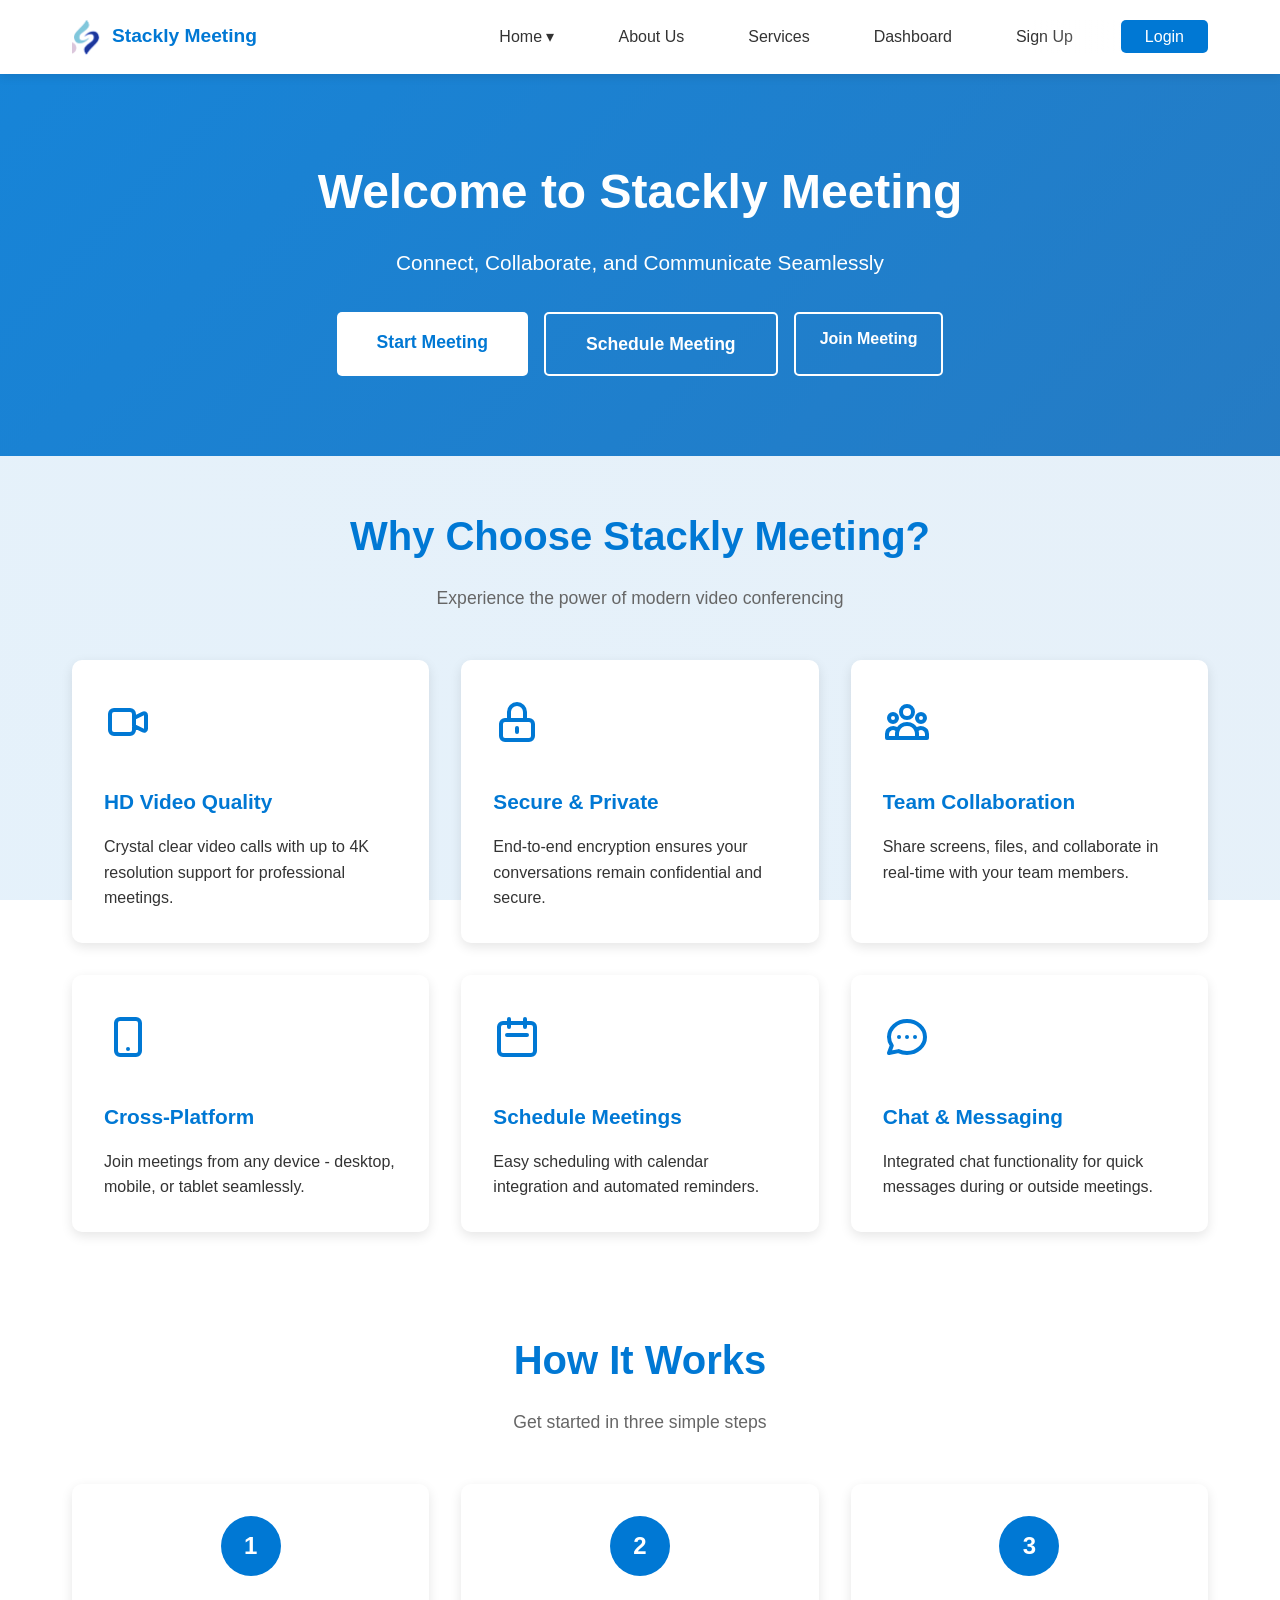
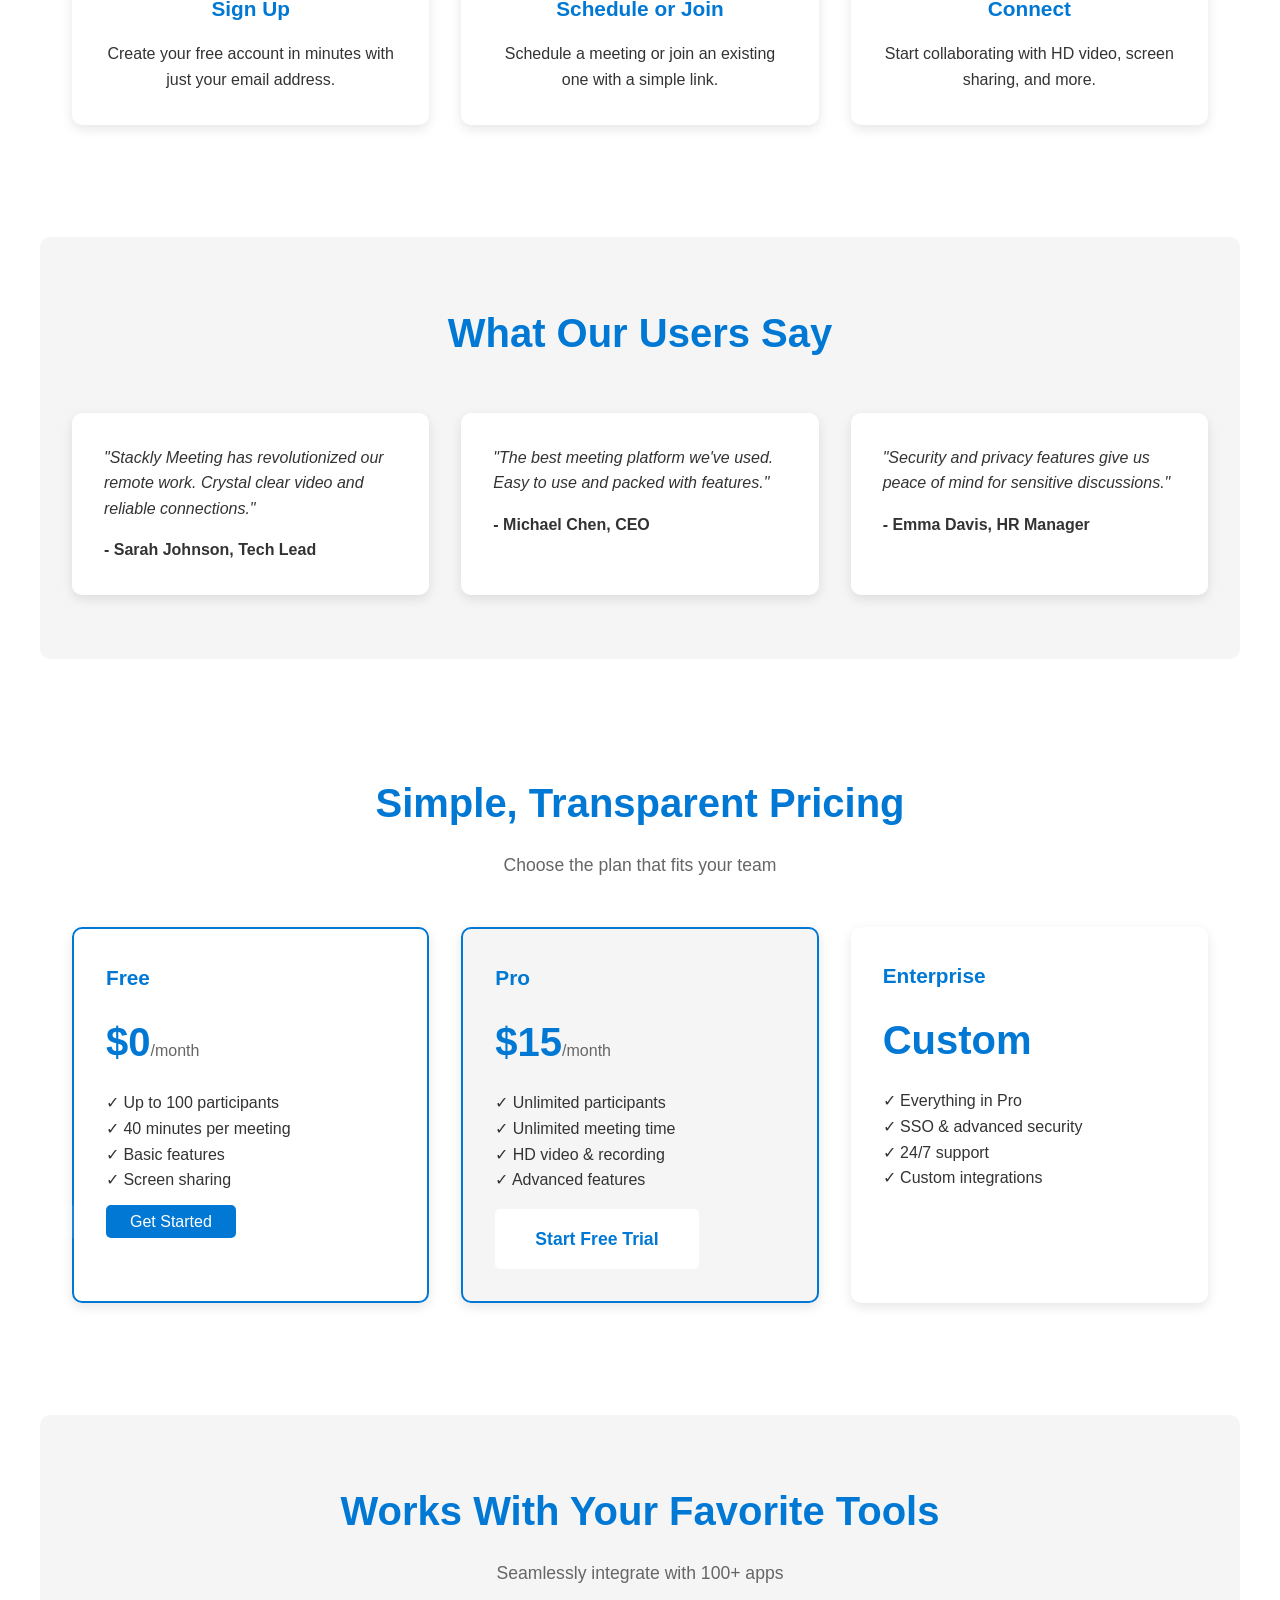
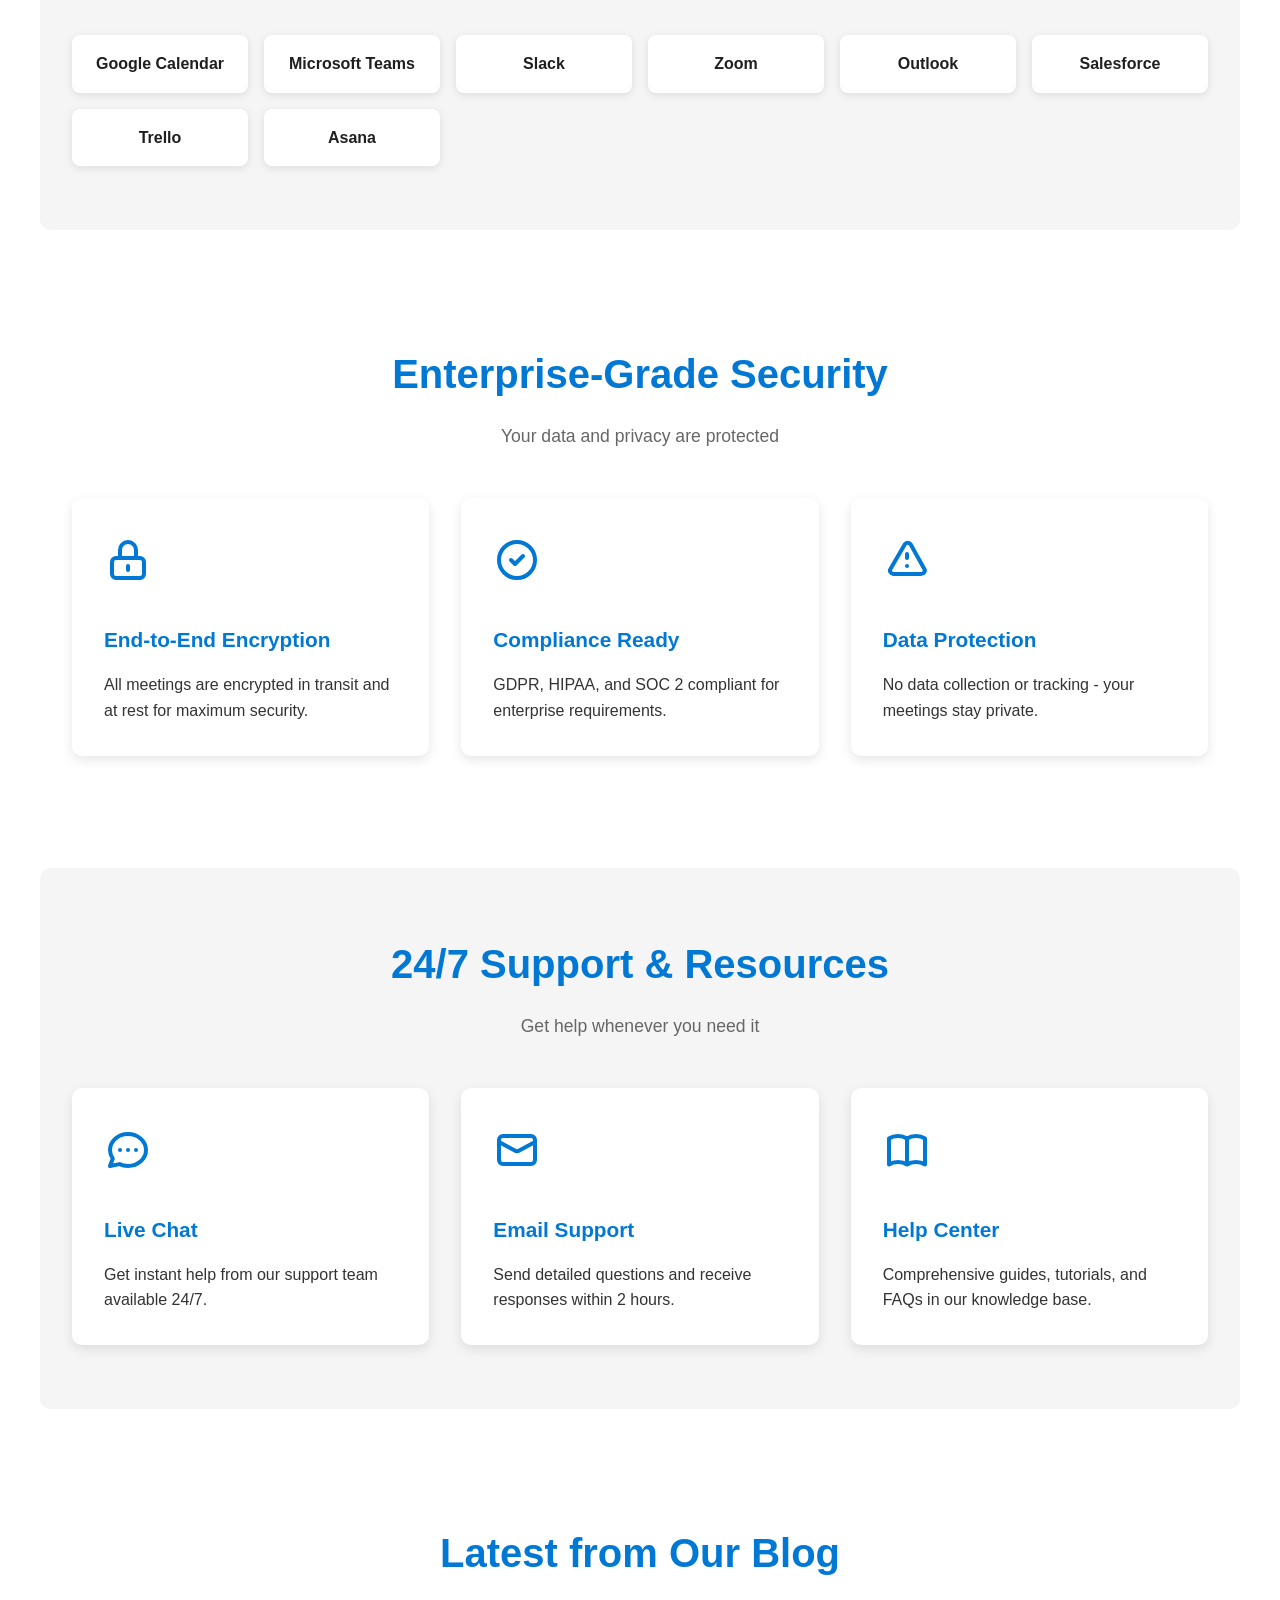
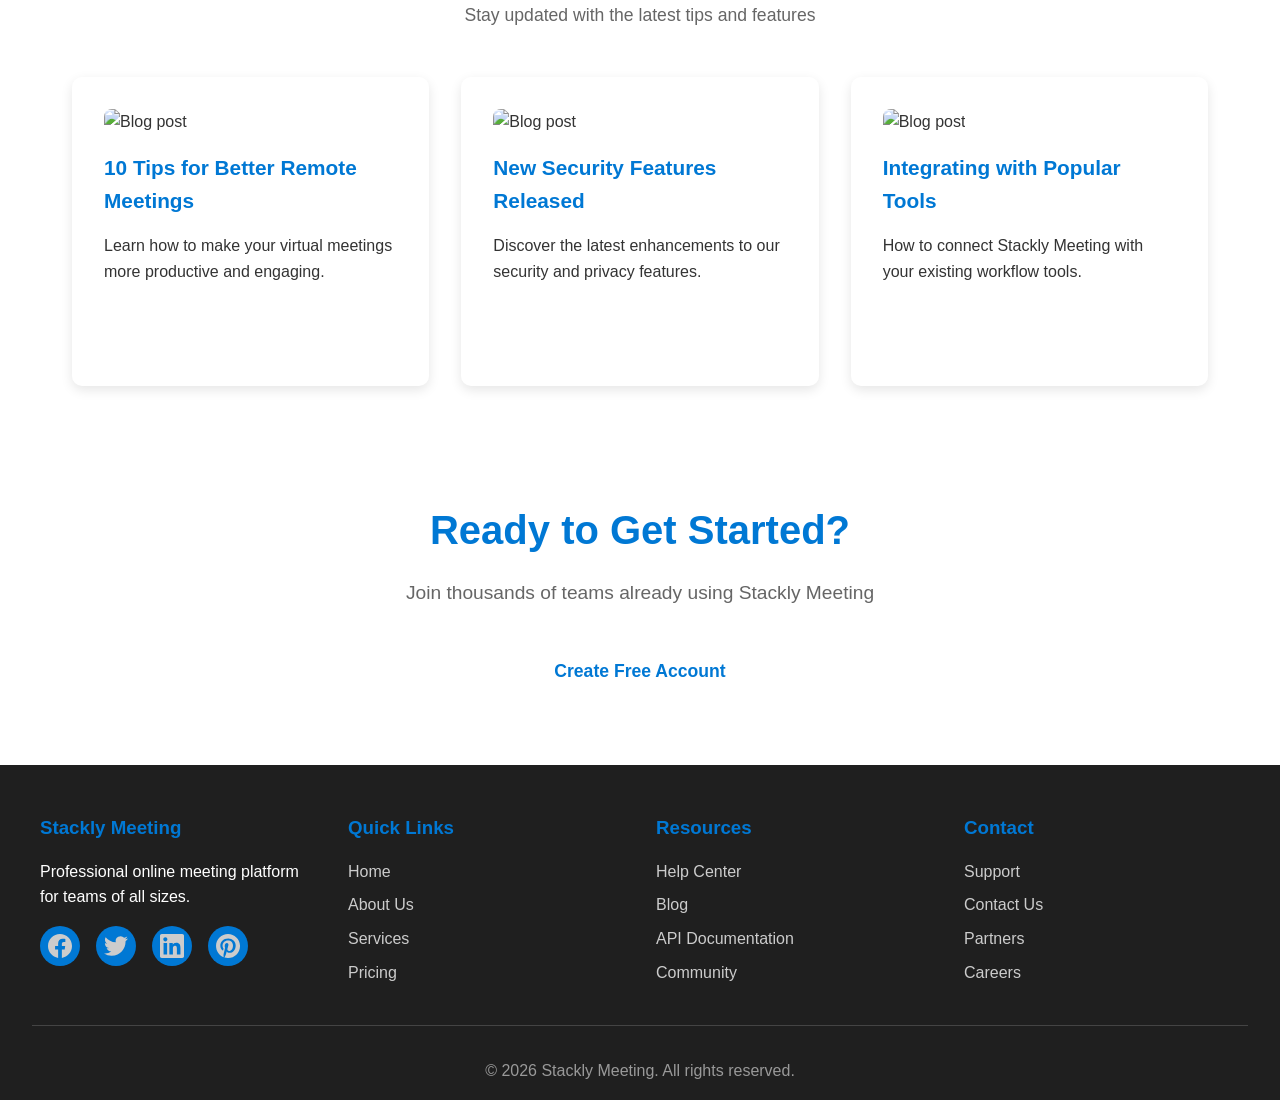
==== index.html @ fe95e0ff "initial commit" ====
<!DOCTYPE html>
<html lang="en">
<head>
    <meta charset="UTF-8">
    <meta name="viewport" content="width=device-width, initial-scale=1.0">
    <title>Stackly Meeting - Professional Online Meetings</title>
    <link rel="stylesheet" href="css/style.css">
</head>
<body>
    <!-- Navigation -->
    <nav>
        <div class="nav-container">
            <div class="logo-container">
                <img src="images/logo.webp" class="logo-img">
                <a href="index.html" class="logo">Stackly Meeting</a>
            </div>
            <button class="hamburger" aria-label="Toggle navigation menu">
                <span class="hamburger-line"></span>
                <span class="hamburger-line"></span>
                <span class="hamburger-line"></span>
            </button>
            <ul class="nav-menu">
                <li class="nav-item dropdown">
                    <div class="nav-link dropdown-toggle">
                        Home ▾
                    </div>
                    <ul class="dropdown-menu">
                        <li><a href="index.html">Home</a></li>
                        <li><a href="home2.html">Home2</a></li>
                    </ul>
                </li>
                <li class="nav-item">
                    <a href="about.html" class="nav-link">About Us</a>
                </li>
                <li class="nav-item">
                    <a href="services.html" class="nav-link">Services</a>
                </li>
                <li class="nav-item">
                    <a href="dashboard.html" class="nav-link">Dashboard</a>
                </li>
                <li class="nav-item">
                    <a href="signup.html" class="nav-link">Sign Up</a>
                </li>
                <li class="nav-item">
                    <a href="login.html" class="btn-primary">Login</a>
                </li>
            </ul>
        </div>
    </nav>

    <!-- Main Content -->
    <main>
        <!-- Hero Section -->
        <section class="hero" style="background: linear-gradient(135deg, rgba(0,120,212,0.9), rgba(16,110,190,0.9)), url('https://images.unsplash.com/photo-1552664730-d307ca884978?w=1200&h=600&fit=crop&crop=center'); background-size: cover; background-position: center;">
            <div class="hero-content">
                <h1>Welcome to Stackly Meeting</h1>
                <p>Connect, Collaborate, and Communicate Seamlessly</p>
                <div class="hero-buttons">
                    <a href="404.html" class="btn-large">Start Meeting</a>
                    <a href="404.html" class="btn-secondary">Schedule Meeting</a>
                    <a href="404.html" class="btn-outline">Join Meeting</a>
                </div>
            </div>
        </section>

        <!-- Features Section -->
        <div class="container">
            <h2 style="text-align: center; margin-bottom: 1rem; font-size: 2.5rem; color: var(--primary-color);">Why Choose Stackly Meeting?</h2>
            <p style="text-align: center; color: #666; margin-bottom: 3rem; font-size: 1.1rem;">Experience the power of modern video conferencing</p>
            
            <div class="features-grid">
                <div class="feature-card">
                    <div class="feature-icon">
                        <svg width="48" height="48" viewBox="0 0 24 24" fill="none" xmlns="http://www.w3.org/2000/svg">
                            <path d="M15 10l4.553-2.276A1 1 0 0121 8.618v6.764a1 1 0 01-1.447.894L15 14M5 18h8a2 2 0 002-2V8a2 2 0 00-2-2H5a2 2 0 00-2 2v8a2 2 0 002 2z" stroke="currentColor" stroke-width="2" stroke-linecap="round" stroke-linejoin="round"/>
                        </svg>
                    </div>
                    <h3>HD Video Quality</h3>
                    <p>Crystal clear video calls with up to 4K resolution support for professional meetings.</p>
                </div>
                <div class="feature-card">
                    <div class="feature-icon">
                        <svg width="48" height="48" viewBox="0 0 24 24" fill="none" xmlns="http://www.w3.org/2000/svg">
                            <path d="M12 15v2m-6 4h12a2 2 0 002-2v-6a2 2 0 00-2-2H6a2 2 0 00-2 2v6a2 2 0 002 2zm10-10V7a4 4 0 00-8 0v4h8z" stroke="currentColor" stroke-width="2" stroke-linecap="round" stroke-linejoin="round"/>
                        </svg>
                    </div>
                    <h3>Secure & Private</h3>
                    <p>End-to-end encryption ensures your conversations remain confidential and secure.</p>
                </div>
                <div class="feature-card">
                    <div class="feature-icon">
                        <svg width="48" height="48" viewBox="0 0 24 24" fill="none" xmlns="http://www.w3.org/2000/svg">
                            <path d="M17 20h5v-2a3 3 0 00-5.356-1.857M17 20H7m10 0v-2c0-.656-.126-1.283-.356-1.857M7 20H2v-2a3 3 0 015.356-1.857M7 20v-2c0-.656.126-1.283.356-1.857m0 0a5.002 5.002 0 019.288 0M15 7a3 3 0 11-6 0 3 3 0 016 0zm6 3a2 2 0 11-4 0 2 2 0 014 0zM7 10a2 2 0 11-4 0 2 2 0 014 0z" stroke="currentColor" stroke-width="2" stroke-linecap="round" stroke-linejoin="round"/>
                        </svg>
                    </div>
                    <h3>Team Collaboration</h3>
                    <p>Share screens, files, and collaborate in real-time with your team members.</p>
                </div>
                <div class="feature-card">
                    <div class="feature-icon">
                        <svg width="48" height="48" viewBox="0 0 24 24" fill="none" xmlns="http://www.w3.org/2000/svg">
                            <path d="M12 18h.01M8 21h8a2 2 0 002-2V5a2 2 0 00-2-2H8a2 2 0 00-2 2v14a2 2 0 002 2z" stroke="currentColor" stroke-width="2" stroke-linecap="round" stroke-linejoin="round"/>
                        </svg>
                    </div>
                    <h3>Cross-Platform</h3>
                    <p>Join meetings from any device - desktop, mobile, or tablet seamlessly.</p>
                </div>
                <div class="feature-card">
                    <div class="feature-icon">
                        <svg width="48" height="48" viewBox="0 0 24 24" fill="none" xmlns="http://www.w3.org/2000/svg">
                            <path d="M8 7V3m8 4V3m-9 8h10M5 21h14a2 2 0 002-2V7a2 2 0 00-2-2H5a2 2 0 00-2 2v12a2 2 0 002 2z" stroke="currentColor" stroke-width="2" stroke-linecap="round" stroke-linejoin="round"/>
                        </svg>
                    </div>
                    <h3>Schedule Meetings</h3>
                    <p>Easy scheduling with calendar integration and automated reminders.</p>
                </div>
                <div class="feature-card">
                    <div class="feature-icon">
                        <svg width="48" height="48" viewBox="0 0 24 24" fill="none" xmlns="http://www.w3.org/2000/svg">
                            <path d="M8 12h.01M12 12h.01M16 12h.01M21 12c0 4.418-4.03 8-9 8a9.863 9.863 0 01-4.255-.949L3 20l1.395-3.72C3.512 15.042 3 13.574 3 12c0-4.418 4.03-8 9-8s9 3.582 9 8z" stroke="currentColor" stroke-width="2" stroke-linecap="round" stroke-linejoin="round"/>
                        </svg>
                    </div>
                    <h3>Chat & Messaging</h3>
                    <p>Integrated chat functionality for quick messages during or outside meetings.</p>
                </div>
            </div>
        </div>

        <!-- How It Works Section -->
        <div class="container">
            <h2 style="text-align: center; margin-bottom: 1rem; font-size: 2.5rem; color: var(--primary-color);">How It Works</h2>
            <p style="text-align: center; color: #666; margin-bottom: 3rem; font-size: 1.1rem;">Get started in three simple steps</p>
            
            <div class="features-grid">
                <div class="feature-card" style="text-align: center;">
                    <div class="step-number">1</div>
                    <h3>Sign Up</h3>
                    <p>Create your free account in minutes with just your email address.</p>
                </div>
                <div class="feature-card" style="text-align: center;">
                    <div class="step-number">2</div>
                    <h3>Schedule or Join</h3>
                    <p>Schedule a meeting or join an existing one with a simple link.</p>
                </div>
                <div class="feature-card" style="text-align: center;">
                    <div class="step-number">3</div>
                    <h3>Connect</h3>
                    <p>Start collaborating with HD video, screen sharing, and more.</p>
                </div>
            </div>
        </div>

        <!-- Testimonials Section -->
        <div class="container" style="background: var(--light-color); padding: 4rem 2rem; border-radius: 10px; margin: 4rem auto;">
            <h2 style="text-align: center; margin-bottom: 3rem; font-size: 2.5rem; color: var(--primary-color);">What Our Users Say</h2>
            <div class="features-grid">
                <div class="feature-card">
                    <p style="font-style: italic; margin-bottom: 1rem;">"Stackly Meeting has revolutionized our remote work. Crystal clear video and reliable connections."</p>
                    <p style="font-weight: 600;">- Sarah Johnson, Tech Lead</p>
                </div>
                <div class="feature-card">
                    <p style="font-style: italic; margin-bottom: 1rem;">"The best meeting platform we've used. Easy to use and packed with features."</p>
                    <p style="font-weight: 600;">- Michael Chen, CEO</p>
                </div>
                <div class="feature-card">
                    <p style="font-style: italic; margin-bottom: 1rem;">"Security and privacy features give us peace of mind for sensitive discussions."</p>
                    <p style="font-weight: 600;">- Emma Davis, HR Manager</p>
                </div>
            </div>
        </div>

        <!-- Pricing Preview Section -->
        <div class="container">
            <h2 style="text-align: center; margin-bottom: 1rem; font-size: 2.5rem; color: var(--primary-color);">Simple, Transparent Pricing</h2>
            <p style="text-align: center; color: #666; margin-bottom: 3rem; font-size: 1.1rem;">Choose the plan that fits your team</p>
            
            <div class="features-grid">
                <div class="feature-card" style="border: 2px solid var(--primary-color);">
                    <h3>Free</h3>
                    <div class="price">$0<span>/month</span></div>
                    <ul style="list-style: none; padding: 0; margin: 1rem 0;">
                        <li>✓ Up to 100 participants</li>
                        <li>✓ 40 minutes per meeting</li>
                        <li>✓ Basic features</li>
                        <li>✓ Screen sharing</li>
                    </ul>
                    <a href="signup.html" class="btn-primary">Get Started</a>
                </div>
                <div class="feature-card" style="border: 2px solid var(--primary-color); background: var(--light-color);">
                    <h3>Pro</h3>
                    <div class="price">$15<span>/month</span></div>
                    <ul style="list-style: none; padding: 0; margin: 1rem 0;">
                        <li>✓ Unlimited participants</li>
                        <li>✓ Unlimited meeting time</li>
                        <li>✓ HD video & recording</li>
                        <li>✓ Advanced features</li>
                    </ul>
                    <a href="signup.html" class="btn-large">Start Free Trial</a>
                </div>
                <div class="feature-card">
                    <h3>Enterprise</h3>
                    <div class="price">Custom</div>
                    <ul style="list-style: none; padding: 0; margin: 1rem 0;">
                        <li>✓ Everything in Pro</li>
                        <li>✓ SSO & advanced security</li>
                        <li>✓ 24/7 support</li>
                        <li>✓ Custom integrations</li>
                    </ul>
                    <a href="404.html" class="btn-outline">Contact Sales</a>
                </div>
            </div>
        </div>

        <!-- Integrations Section -->
        <div class="container" style="background: var(--light-color); padding: 4rem 2rem; border-radius: 10px; margin: 4rem auto;">
            <h2 style="text-align: center; margin-bottom: 1rem; font-size: 2.5rem; color: var(--primary-color);">Works With Your Favorite Tools</h2>
            <p style="text-align: center; color: #666; margin-bottom: 3rem; font-size: 1.1rem;">Seamlessly integrate with 100+ apps</p>
            
            <div class="integrations-grid">
                <div class="integration-item">Google Calendar</div>
                <div class="integration-item">Microsoft Teams</div>
                <div class="integration-item">Slack</div>
                <div class="integration-item">Zoom</div>
                <div class="integration-item">Outlook</div>
                <div class="integration-item">Salesforce</div>
                <div class="integration-item">Trello</div>
                <div class="integration-item">Asana</div>
            </div>
        </div>

        <!-- Security Section -->
        <div class="container">
            <h2 style="text-align: center; margin-bottom: 1rem; font-size: 2.5rem; color: var(--primary-color);">Enterprise-Grade Security</h2>
            <p style="text-align: center; color: #666; margin-bottom: 3rem; font-size: 1.1rem;">Your data and privacy are protected</p>
            
            <div class="features-grid">
                <div class="feature-card">
                    <div class="feature-icon">
                        <svg width="48" height="48" viewBox="0 0 24 24" fill="none" xmlns="http://www.w3.org/2000/svg">
                            <path d="M12 15v2m-6 4h12a2 2 0 002-2v-6a2 2 0 00-2-2H6a2 2 0 00-2 2v6a2 2 0 002 2zm10-10V7a4 4 0 00-8 0v4h8z" stroke="currentColor" stroke-width="2" stroke-linecap="round" stroke-linejoin="round"/>
                        </svg>
                    </div>
                    <h3>End-to-End Encryption</h3>
                    <p>All meetings are encrypted in transit and at rest for maximum security.</p>
                </div>
                <div class="feature-card">
                    <div class="feature-icon">
                        <svg width="48" height="48" viewBox="0 0 24 24" fill="none" xmlns="http://www.w3.org/2000/svg">
                            <path d="M9 12l2 2 4-4m6 2a9 9 0 11-18 0 9 9 0 0118 0z" stroke="currentColor" stroke-width="2" stroke-linecap="round" stroke-linejoin="round"/>
                        </svg>
                    </div>
                    <h3>Compliance Ready</h3>
                    <p>GDPR, HIPAA, and SOC 2 compliant for enterprise requirements.</p>
                </div>
                <div class="feature-card">
                    <div class="feature-icon">
                        <svg width="48" height="48" viewBox="0 0 24 24" fill="none" xmlns="http://www.w3.org/2000/svg">
                            <path d="M12 9v2m0 4h.01m-6.938 4h13.856c1.54 0 2.502-1.667 1.732-2.5L13.732 4c-.77-.833-1.964-.833-2.732 0L3.732 16.5c-.77.833.192 2.5 1.732 2.5z" stroke="currentColor" stroke-width="2" stroke-linecap="round" stroke-linejoin="round"/>
                        </svg>
                    </div>
                    <h3>Data Protection</h3>
                    <p>No data collection or tracking - your meetings stay private.</p>
                </div>
            </div>
        </div>

        <!-- Support Section -->
        <div class="container" style="background: var(--light-color); padding: 4rem 2rem; border-radius: 10px; margin: 4rem auto;">
            <h2 style="text-align: center; margin-bottom: 1rem; font-size: 2.5rem; color: var(--primary-color);">24/7 Support & Resources</h2>
            <p style="text-align: center; color: #666; margin-bottom: 3rem; font-size: 1.1rem;">Get help whenever you need it</p>
            
            <div class="features-grid">
                <div class="feature-card">
                    <div class="feature-icon">
                        <svg width="48" height="48" viewBox="0 0 24 24" fill="none" xmlns="http://www.w3.org/2000/svg">
                            <path d="M8 12h.01M12 12h.01M16 12h.01M21 12c0 4.418-4.03 8-9 8a9.863 9.863 0 01-4.255-.949L3 20l1.395-3.72C3.512 15.042 3 13.574 3 12c0-4.418 4.03-8 9-8s9 3.582 9 8z" stroke="currentColor" stroke-width="2" stroke-linecap="round" stroke-linejoin="round"/>
                        </svg>
                    </div>
                    <h3>Live Chat</h3>
                    <p>Get instant help from our support team available 24/7.</p>
                </div>
                <div class="feature-card">
                    <div class="feature-icon">
                        <svg width="48" height="48" viewBox="0 0 24 24" fill="none" xmlns="http://www.w3.org/2000/svg">
                            <path d="M3 8l7.89 4.26a2 2 0 002.22 0L21 8M5 19h14a2 2 0 002-2V7a2 2 0 00-2-2H5a2 2 0 00-2 2v10a2 2 0 002 2z" stroke="currentColor" stroke-width="2" stroke-linecap="round" stroke-linejoin="round"/>
                        </svg>
                    </div>
                    <h3>Email Support</h3>
                    <p>Send detailed questions and receive responses within 2 hours.</p>
                </div>
                <div class="feature-card">
                    <div class="feature-icon">
                        <svg width="48" height="48" viewBox="0 0 24 24" fill="none" xmlns="http://www.w3.org/2000/svg">
                            <path d="M12 6.253v13m0-13C10.832 5.477 9.246 5 7.5 5S4.168 5.477 3 6.253v13C4.168 18.477 5.754 18 7.5 18s3.332.477 4.5 1.253m0-13C13.168 5.477 14.754 5 16.5 5c1.746 0 3.332.477 4.5 1.253v13C19.832 18.477 18.246 18 16.5 18c-1.746 0-3.332.477-4.5 1.253" stroke="currentColor" stroke-width="2" stroke-linecap="round" stroke-linejoin="round"/>
                        </svg>
                    </div>
                    <h3>Help Center</h3>
                    <p>Comprehensive guides, tutorials, and FAQs in our knowledge base.</p>
                </div>
            </div>
        </div>

        <!-- Blog/News Section -->
        <div class="container">
            <h2 style="text-align: center; margin-bottom: 1rem; font-size: 2.5rem; color: var(--primary-color);">Latest from Our Blog</h2>
            <p style="text-align: center; color: #666; margin-bottom: 3rem; font-size: 1.1rem;">Stay updated with the latest tips and features</p>
            
            <div class="features-grid">
                <div class="feature-card">
                    <img src="https://images.unsplash.com/photo-1552664730-d307ca884978?w=400&h=250&fit=crop" alt="Blog post" style="width: 100%; height: 200px; object-fit: cover; border-radius: 8px; margin-bottom: 1rem;">
                    <h3>10 Tips for Better Remote Meetings</h3>
                    <p>Learn how to make your virtual meetings more productive and engaging.</p>
                    <a href="404.html" class="btn-outline" style="margin-top: 1rem;">Read More</a>
                </div>
                <div class="feature-card">
                    <img src="https://images.unsplash.com/photo-1559136555-9303baea8ebd?w=400&h=250&fit=crop" alt="Blog post" style="width: 100%; height: 200px; object-fit: cover; border-radius: 8px; margin-bottom: 1rem;">
                    <h3>New Security Features Released</h3>
                    <p>Discover the latest enhancements to our security and privacy features.</p>
                    <a href="404.html" class="btn-outline" style="margin-top: 1rem;">Read More</a>
                </div>
                <div class="feature-card">
                    <img src="https://images.unsplash.com/photo-1553877522-43269d4ea984?w=400&h=250&fit=crop" alt="Blog post" style="width: 100%; height: 200px; object-fit: cover; border-radius: 8px; margin-bottom: 1rem;">
                    <h3>Integrating with Popular Tools</h3>
                    <p>How to connect Stackly Meeting with your existing workflow tools.</p>
                    <a href="404.html" class="btn-outline" style="margin-top: 1rem;">Read More</a>
                </div>
            </div>
        </div>

        <!-- CTA Section -->
        <div class="container" style="text-align: center; padding: 4rem 2rem;">
            <h2 style="font-size: 2.5rem; margin-bottom: 1rem; color: var(--primary-color);">Ready to Get Started?</h2>
            <p style="font-size: 1.2rem; color: #666; margin-bottom: 2rem;">Join thousands of teams already using Stackly Meeting</p>
            <a href="signup.html" class="btn-large">Create Free Account</a>
        </div>
    </main>

    <!-- Footer -->
    <footer>
        <div class="footer-container">
            <div class="footer-section">
                <h3>Stackly Meeting</h3>
                <p>Professional online meeting platform for teams of all sizes.</p>
                <div class="social-links">
                    <a href="404.html">
                        <svg width="24" height="24" viewBox="0 0 24 24" fill="currentColor" xmlns="http://www.w3.org/2000/svg">
                            <path d="M24 12.073c0-6.627-5.373-12-12-12s-12 5.373-12 12c0 5.99 4.388 10.954 10.125 11.854v-8.385H7.078v-3.47h3.047V9.43c0-3.007 1.792-4.669 4.533-4.669 1.312 0 2.686.235 2.686.235v2.953H15.83c-1.491 0-1.956.925-1.956 1.874v2.25h3.328l-.532 3.47h-2.796v8.385C19.612 23.027 24 18.062 24 12.073z"/>
                        </svg>
                    </a>
                    <a href="404.html">
                        <svg width="24" height="24" viewBox="0 0 24 24" fill="currentColor" xmlns="http://www.w3.org/2000/svg">
                            <path d="M23.953 4.57a10 10 0 01-2.825.775 4.958 4.958 0 002.163-2.723c-.951.555-2.005.959-3.127 1.184a4.92 4.92 0 00-8.384 4.482C7.69 8.095 4.067 6.13 1.64 3.162a4.822 4.822 0 00-.666 2.475c0 1.71.87 3.213 2.188 4.096a4.904 4.904 0 01-2.228-.616v.06a4.923 4.923 0 003.946 4.827 4.996 4.996 0 01-2.212.085 4.936 4.936 0 004.604 3.417 9.867 9.867 0 01-6.102 2.105c-.39 0-.779-.023-1.17-.067a13.995 13.995 0 007.557 2.209c9.053 0 13.998-7.496 13.998-13.985 0-.21 0-.42-.015-.63A9.935 9.935 0 0024 4.59z"/>
                        </svg>
                    </a>
                    <a href="404.html">
                        <svg width="24" height="24" viewBox="0 0 24 24" fill="currentColor" xmlns="http://www.w3.org/2000/svg">
                            <path d="M20.447 20.452h-3.554v-5.569c0-1.328-.027-3.037-1.852-3.037-1.853 0-2.136 1.445-2.136 2.939v5.667H9.351V9h3.414v1.561h.046c.477-.9 1.637-1.85 3.37-1.85 3.601 0 4.267 2.37 4.267 5.455v6.286zM5.337 7.433c-1.144 0-2.063-.926-2.063-2.065 0-1.138.92-2.063 2.063-2.063 1.14 0 2.064.925 2.064 2.063 0 1.139-.925 2.065-2.064 2.065zm1.782 13.019H3.555V9h3.564v11.452zM22.225 0H1.771C.792 0 0 .774 0 1.729v20.542C0 23.227.792 24 1.771 24h20.451C23.2 24 24 23.227 24 22.271V1.729C24 .774 23.2 0 22.222 0h.003z"/>
                        </svg>
                    </a>
                    <a href="404.html">
                        <svg width="24" height="24" viewBox="0 0 24 24" fill="currentColor" xmlns="http://www.w3.org/2000/svg">
                            <path d="M12.017 0C5.396 0 .029 5.367.029 11.987c0 5.079 3.158 9.417 7.618 11.174-.105-.949-.199-2.403.041-3.439.219-.937 1.406-5.957 1.406-5.957s-.359-.72-.359-1.781c0-1.663.967-2.911 2.168-2.911 1.024 0 1.518.769 1.518 1.688 0 1.029-.653 2.567-.992 3.992-.285 1.193.6 2.165 1.775 2.165 2.128 0 3.768-2.245 3.768-5.487 0-2.861-2.063-4.869-5.008-4.869-3.41 0-5.409 2.562-5.409 5.199 0 1.033.394 2.143.889 2.749.097.118.112.221.085.345-.09.375-.293 1.199-.334 1.363-.053.225-.172.271-.402.165-1.495-.69-2.433-2.878-2.433-4.646 0-3.776 2.748-7.252 7.92-7.252 4.158 0 7.392 2.967 7.392 6.923 0 4.135-2.607 7.462-6.233 7.462-1.214 0-2.357-.629-2.747-1.378 0 0-.599 2.282-.744 2.84-.282 1.084-1.064 2.456-1.549 3.235C9.584 23.815 10.77 24.001 12.017 24.001c6.624 0 11.99-5.367 11.99-12.014C24.007 5.367 18.641.001 12.017.001z"/>
                        </svg>
                    </a>
                </div>
            </div>
            <div class="footer-section">
                <h3>Quick Links</h3>
                <ul>
                    <li><a href="index.html">Home</a></li>
                    <li><a href="about.html">About Us</a></li>
                    <li><a href="services.html">Services</a></li>
                    <li><a href="404.html">Pricing</a></li>
                </ul>
            </div>
            <div class="footer-section">
                <h3>Resources</h3>
                <ul>
                    <li><a href="404.html">Help Center</a></li>
                    <li><a href="404.html">Blog</a></li>
                    <li><a href="404.html">API Documentation</a></li>
                    <li><a href="404.html">Community</a></li>
                </ul>
            </div>
            <div class="footer-section">
                <h3>Contact</h3>
                <ul>
                    <li><a href="404.html">Support</a></li>
                    <li><a href="404.html">Contact Us</a></li>
                    <li><a href="404.html">Partners</a></li>
                    <li><a href="404.html">Careers</a></li>
                </ul>
            </div>
        </div>
        <div class="footer-bottom">
            <p>&copy; 2026 Stackly Meeting. All rights reserved.</p>
        </div>
    </footer>

    <script src="main.js"></script>
</body>
</html>
---- css/style.css ----
* {
    margin: 0;
    padding: 0;
    box-sizing: border-box;
}

:root {
    --primary-color: #0078d4;
    --secondary-color: #106ebe;
    --dark-color: #1f1f1f;
    --light-color: #f5f5f5;
    --text-color: #333;
    --border-color: #ddd;
    --success-color: #28a745;
    --error-color: #dc3545;
    --warning-color: #ffc107;
}

body {
    font-family: 'Segoe UI', Tahoma, Geneva, Verdana, sans-serif;
    line-height: 1.6;
    color: var(--text-color);
    min-height: 100vh;
    display: flex;
    flex-direction: column;
}

/* Navigation */
nav {
    background: #fff;
    box-shadow: 0 2px 10px rgba(0,0,0,0.1);
    position: sticky;
    top: 0;
    z-index: 1000;
}

.nav-container {
    max-width: 1200px;
    margin: 0 auto;
    display: flex;
    justify-content: space-between;
    align-items: center;
    padding: 1rem 2rem;
}

.logo {
    font-size: 1.2rem;
    font-weight: bold;
    color: var(--primary-color);
    text-decoration: none;
    
}

.logo-container {
    display: flex;
    align-items: center;
    gap: 10px;
}

.logo-img {
    width: 30px;
    height: auto;
    filter: sepia(100%) hue-rotate(190deg) saturate(500%) brightness(0.8) contrast(1.2);
}

/* Hamburger Menu */
.hamburger {
    display: none;
    flex-direction: column;
    justify-content: space-around;
    width: 30px;
    height: 30px;
    background: transparent;
    border: none;
    cursor: pointer;
    padding: 0;
    z-index: 1001;
    transition: all 0.3s cubic-bezier(0.68, -0.55, 0.265, 1.55);
}

.hamburger-line {
    width: 100%;
    height: 3px;
    background: var(--text-color);
    border-radius: 2px;
    transition: all 0.3s cubic-bezier(0.68, -0.55, 0.265, 1.55);
    transform-origin: center;
}

.hamburger.active .hamburger-line:nth-child(1) {
    transform: rotate(45deg) translate(6px, 6px) scaleX(1.1);
}

.hamburger.active .hamburger-line:nth-child(2) {
    opacity: 0;
    transform: scaleX(0.8);
}

.hamburger.active .hamburger-line:nth-child(3) {
    transform: rotate(-45deg) translate(6px, -6px) scaleX(1.1);
}

.nav-menu {
    display: flex;
    list-style: none;
    gap: 2rem;
    align-items: center;
}

.nav-item {
    position: relative;
}

.nav-link {
    text-decoration: none;
    color: var(--text-color);
    font-weight: 500;
    padding: 0.5rem 1rem;
    transition: color 0.3s;
}

.nav-link:hover {
    color: var(--primary-color);
}

.dropdown {
    position: relative;
}

.dropdown-toggle {
    cursor: pointer;
    display: flex;
    align-items: center;
    gap: 0.3rem;
}

.dropdown-menu {
    position: absolute;
    top: 100%;
    left: 0;
    background: #fff;
    box-shadow: 0 4px 12px rgba(0,0,0,0.15);
    min-width: 180px;
    border-radius: 8px;
    opacity: 0;
    visibility: hidden;
    transform: translateY(-10px);
    transition: all 0.3s;
    margin-top: 0.5rem;
}

.dropdown:hover .dropdown-menu {
    opacity: 1;
    visibility: visible;
    transform: translateY(0);
}

.dropdown-menu li {
    list-style: none;
}

.dropdown-menu a {
    display: block;
    padding: 0.75rem 1.5rem;
    color: var(--text-color);
    text-decoration: none;
    transition: background 0.3s;
}

.dropdown-menu a:hover {
    background: var(--light-color);
    color: var(--primary-color);
}

.btn-primary {
    background: var(--primary-color);
    color: #fff;
    padding: 0.5rem 1.5rem;
    border-radius: 5px;
    text-decoration: none;
    border: none;
    cursor: pointer;
    transition: all 0.3s cubic-bezier(0.25, 0.46, 0.45, 0.94);
    position: relative;
    overflow: hidden;
}

.btn-primary:hover {
    background: var(--secondary-color);
    transform: scale(1.1);
    box-shadow: 0 8px 25px rgba(0, 120, 212, 0.4);
}

.btn-primary::before {
    content: '';
    position: absolute;
    top: 0;
    left: -100%;
    width: 100%;
    height: 100%;
    background: linear-gradient(90deg, transparent, rgba(255,255,255,0.2), transparent);
    transition: left 0.5s;
}

.btn-primary:hover::before {
    left: 100%;
}

/* Main Content */
main {
    flex: 1;
}

/* Hero Section */
.hero {
    background: linear-gradient(135deg, var(--primary-color), var(--secondary-color));
    color: #fff;
    padding: 5rem 2rem;
    text-align: center;
}

.hero h1 {
    font-size: 3rem;
    margin-bottom: 1rem;
    animation: dropIn 1s ease-out 0.5s both;
}

.hero p {
    font-size: 1.3rem;
    margin-bottom: 2rem;
    opacity: 0.9;
    animation: dropIn 1s ease-out 1s both;
}

.btn-large {
    background: #fff;
    color: var(--primary-color);
    padding: 1rem 2.5rem;
    border-radius: 5px;
    text-decoration: none;
    font-size: 1.1rem;
    font-weight: 600;
    display: inline-block;
    transition: transform 0.3s, box-shadow 0.3s;
}

.btn-large:hover {
    transform: translateY(-3px);
    box-shadow: 0 6px 20px rgba(0,0,0,0.2);
}

/* Container */
.container {
    max-width: 1200px;
    margin: 0 auto;
    padding: 3rem 2rem;
}

/* Features/Services Grid */
.features-grid, .services-grid {
    display: grid;
    grid-template-columns: repeat(auto-fit, minmax(280px, 1fr));
    gap: 2rem;
    margin-top: 2rem;
}

.feature-card, .service-card {
    background: #fff;
    padding: 2rem;
    border-radius: 10px;
    box-shadow: 0 4px 12px rgba(0,0,0,0.1);
    transition: all 0.4s cubic-bezier(0.25, 0.46, 0.45, 0.94);
    animation: float 5s ease-in-out infinite;
}

.feature-card:hover, .service-card:hover {
    transform: translateY(-10px) scale(1.05);
    box-shadow: 0 15px 40px rgba(0,0,0,0.2);
}

.feature-card h3, .service-card h3 {
    color: var(--primary-color);
    margin-bottom: 1rem;
    font-size: 1.3rem;
}

.feature-icon, .service-icon {
    font-size: 3rem;
    margin-bottom: 1rem;
}

/* Forms */
.form-container {
    max-width: 500px;
    margin: 3rem auto;
    background: #fff;
    padding: 3rem;
    border-radius: 10px;
    box-shadow: 0 4px 20px rgba(0,0,0,0.1);
}

.form-container h2 {
    text-align: center;
    color: var(--primary-color);
    margin-bottom: 2rem;
}

.form-group {
    margin-bottom: 1.5rem;
}

.form-group label {
    display: block;
    margin-bottom: 0.5rem;
    font-weight: 500;
    color: var(--text-color);
}

.form-group input,
.form-group select,
.form-group textarea {
    width: 100%;
    padding: 0.75rem;
    border: 2px solid var(--border-color);
    border-radius: 5px;
    font-size: 1rem;
    transition: border-color 0.3s;
}

.form-group input:focus,
.form-group select:focus,
.form-group textarea:focus {
    outline: none;
    border-color: var(--primary-color);
}

.form-group input.error {
    border-color: var(--error-color);
}

.form-group .error-message {
    color: var(--error-color);
    font-size: 0.875rem;
    margin-top: 0.5rem;
    display: none;
}

.form-group input.error + .error-message {
    display: block;
}

.btn-submit {
    width: 100%;
    background: var(--primary-color);
    color: #fff;
    padding: 1rem;
    border: none;
    border-radius: 5px;
    font-size: 1.1rem;
    font-weight: 600;
    cursor: pointer;
    transition: background 0.3s;
}

.btn-submit:hover {
    background: var(--secondary-color);
}

.form-footer {
    text-align: center;
    margin-top: 1.5rem;
}

.form-footer a {
    color: var(--primary-color);
    text-decoration: none;
}

.form-footer a:hover {
    text-decoration: underline;
}

/* Dashboard */
.dashboard-header {
    background: linear-gradient(135deg, var(--primary-color), var(--secondary-color));
    color: #fff;
    padding: 2rem;
    margin-bottom: 2rem;
}

.dashboard-header h1 {
    margin-bottom: 0.5rem;
}

.stats-grid {
    display: grid;
    grid-template-columns: repeat(auto-fit, minmax(250px, 1fr));
    gap: 1.5rem;
    margin-bottom: 2rem;
}

.stat-card {
    background: #fff;
    padding: 1.5rem;
    border-radius: 10px;
    box-shadow: 0 4px 12px rgba(0,0,0,0.1);
    border-left: 4px solid var(--primary-color);
}

.stat-card h3 {
    color: #666;
    font-size: 0.9rem;
    font-weight: 500;
    margin-bottom: 0.5rem;
}

.stat-value {
    font-size: 2rem;
    font-weight: bold;
    color: var(--primary-color);
}

.dashboard-grid {
    display: grid;
    grid-template-columns: repeat(auto-fit, minmax(500px, 1fr));
    gap: 2rem;
}

.dashboard-card {
    background: #fff;
    padding: 1.5rem;
    border-radius: 10px;
    box-shadow: 0 4px 12px rgba(0,0,0,0.1);
}

.dashboard-card h2 {
    margin-bottom: 1.5rem;
    color: var(--dark-color);
    font-size: 1.3rem;
}

.chart-container {
    position: relative;
    height: 300px;
}

.table-container {
    overflow-x: auto;
}

table {
    width: 100%;
    border-collapse: collapse;
}

table th,
table td {
    padding: 0.75rem;
    text-align: left;
    border-bottom: 1px solid var(--border-color);
}

table th {
    background: var(--light-color);
    font-weight: 600;
    color: var(--dark-color);
}

table tr:hover {
    background: var(--light-color);
}

.status-badge {
    padding: 0.25rem 0.75rem;
    border-radius: 20px;
    font-size: 0.85rem;
    font-weight: 500;
}

.status-active {
    background: #d4edda;
    color: #155724;
}

.status-pending {
    background: #fff3cd;
    color: #856404;
}

.status-completed {
    background: #d1ecf1;
    color: #0c5460;
}

/* Footer */
footer {
    background: var(--dark-color);
    color: #fff;
    padding: 3rem 2rem 1rem;
    margin-top: auto;
}

.footer-container {
    max-width: 1200px;
    margin: 0 auto;
    display: grid;
    grid-template-columns: repeat(auto-fit, minmax(250px, 1fr));
    gap: 2rem;
}

.footer-section h3 {
    margin-bottom: 1rem;
    color: var(--primary-color);
}

.footer-section ul {
    list-style: none;
}

.footer-section ul li {
    margin-bottom: 0.5rem;
}

.footer-section a {
    color: #ccc;
    text-decoration: none;
    transition: color 0.3s;
}

.footer-section a:hover {
    color: var(--primary-color);
}

.social-links {
    display: flex;
    gap: 1rem;
    margin-top: 1rem;
}

.social-links a {
    display: inline-block;
    width: 40px;
    height: 40px;
    background: var(--primary-color);
    border-radius: 50%;
    display: flex;
    align-items: center;
    justify-content: center;
    font-size: 1.2rem;
}

.footer-bottom {
    text-align: center;
    padding-top: 2rem;
    margin-top: 2rem;
    border-top: 1px solid #444;
    color: #999;
}

/* 404 Page */
.error-page {
    text-align: center;
    padding: 5rem 2rem;
    min-height: 60vh;
    display: flex;
    flex-direction: column;
    justify-content: center;
    align-items: center;
}

.error-page h1 {
    font-size: 8rem;
    color: var(--primary-color);
    margin-bottom: 1rem;
}

.error-page h2 {
    font-size: 2rem;
    margin-bottom: 1rem;
}

.error-page p {
    font-size: 1.2rem;
    color: #666;
    margin-bottom: 2rem;
}

/* About Us */
.about-section {
    margin-bottom: 3rem;
}

.about-section h2 {
    color: var(--primary-color);
    margin-bottom: 1rem;
    font-size: 2rem;
}

.team-grid {
    display: grid;
    grid-template-columns: repeat(auto-fit, minmax(250px, 1fr));
    gap: 2rem;
    margin-top: 2rem;
}

.team-member {
    text-align: center;
    padding: 1.5rem;
    background: #fff;
    border-radius: 10px;
    box-shadow: 0 4px 12px rgba(0,0,0,0.1);
}

.team-member img {
    width: 150px;
    height: 150px;
    border-radius: 50%;
    margin-bottom: 1rem;
    background: var(--light-color);
}

.team-member h3 {
    margin-bottom: 0.5rem;
    color: var(--dark-color);
}

.team-member p {
    color: #666;
}

/* Responsive */
@media (max-width: 768px) {
    .nav-menu {
        gap: 1rem;
    }
    
    .hero h1 {
        font-size: 2rem;
    }
    
    .hero p {
        font-size: 1rem;
    }
    
    .dashboard-grid {
        grid-template-columns: 1fr;
    }
    
    .error-page h1 {
        font-size: 5rem;
    }
}

/* Additional Styles for Enhanced Pages */
.hero-content {
    max-width: 800px;
    margin: 0 auto;
}

.hero-buttons {
    display: flex;
    gap: 1rem;
    justify-content: center;
    flex-wrap: wrap;
    margin-top: 2rem;
}

.btn-secondary {
    background: transparent;
    color: #fff;
    border: 2px solid #fff;
    padding: 1rem 2.5rem;
    border-radius: 5px;
    text-decoration: none;
    font-size: 1.1rem;
    font-weight: 600;
    display: inline-block;
    transition: background 0.3s, color 0.3s;
}

.btn-secondary:hover {
    background: #fff;
    color: var(--primary-color);
}

.btn-outline {
    background: transparent;
    color: #fff;
    border: 2px solid #fff;
    padding: 0.75rem 1.5rem;
    border-radius: 5px;
    text-decoration: none;
    font-weight: 600;
    display: inline-block;
    transition: background 0.3s, color 0.3s;
}

.btn-outline:hover {
    background: var(--primary-color);
    color: #fff;
}

.step-number {
    width: 60px;
    height: 60px;
    background: var(--primary-color);
    color: #fff;
    border-radius: 50%;
    display: flex;
    align-items: center;
    justify-content: center;
    font-size: 1.5rem;
    font-weight: bold;
    margin: 0 auto 1rem;
}

.price {
    font-size: 2.5rem;
    font-weight: bold;
    color: var(--primary-color);
    margin: 1rem 0;
}

.price span {
    font-size: 1rem;
    font-weight: normal;
    color: #666;
}

.integrations-grid {
    display: grid;
    grid-template-columns: repeat(auto-fit, minmax(150px, 1fr));
    gap: 1rem;
    margin-top: 2rem;
}

.integration-item {
    background: #fff;
    padding: 1rem;
    border-radius: 8px;
    text-align: center;
    font-weight: 600;
    color: var(--dark-color);
    box-shadow: 0 2px 8px rgba(0,0,0,0.1);
    transition: transform 0.3s;
}

.integration-item:hover {
    transform: translateY(-3px);
}

.feature-icon svg {
    color: var(--primary-color);
}

/* Timeline */
.timeline {
    position: relative;
    max-width: 800px;
    margin: 2rem auto;
}

.timeline::before {
    content: '';
    position: absolute;
    left: 30px;
    top: 0;
    bottom: 0;
    width: 2px;
    background: var(--primary-color);
}

.timeline-item {
    position: relative;
    margin-bottom: 2rem;
    padding-left: 80px;
}

.timeline-date {
    position: absolute;
    left: 0;
    top: 0;
    width: 60px;
    height: 60px;
    background: var(--primary-color);
    color: #fff;
    border-radius: 50%;
    display: flex;
    align-items: center;
    justify-content: center;
    font-weight: bold;
    font-size: 0.9rem;
}

.timeline-content {
    background: #fff;
    padding: 1.5rem;
    border-radius: 8px;
    box-shadow: 0 4px 12px rgba(0,0,0,0.1);
}

.timeline-content h3 {
    color: var(--primary-color);
    margin-bottom: 0.5rem;
}

/* Awards */
.award-card {
    text-align: center;
    padding: 2rem;
    background: #fff;
    border-radius: 10px;
    box-shadow: 0 4px 12px rgba(0,0,0,0.1);
}

.award-icon {
    margin-bottom: 1rem;
}

.award-icon svg {
    color: #ffd700;
}

/* Partnerships */
.partnerships-grid {
    display: grid;
    grid-template-columns: repeat(auto-fit, minmax(200px, 1fr));
    gap: 1.5rem;
    margin-top: 2rem;
}

.partnership-item {
    background: #fff;
    padding: 1.5rem;
    border-radius: 8px;
    box-shadow: 0 2px 8px rgba(0,0,0,0.1);
    text-align: center;
}

.partnership-item h4 {
    color: var(--primary-color);
    margin-bottom: 0.5rem;
}

/* Careers */
.career-card {
    background: #fff;
    padding: 1.5rem;
    border-radius: 8px;
    box-shadow: 0 2px 8px rgba(0,0,0,0.1);
    position: relative;
}

.career-card h3 {
    color: var(--primary-color);
    margin-bottom: 0.5rem;
}

.openings {
    position: absolute;
    top: 1rem;
    right: 1rem;
    background: var(--success-color);
    color: #fff;
    padding: 0.25rem 0.75rem;
    border-radius: 20px;
    font-size: 0.8rem;
    font-weight: 600;
}

/* Contact */
.contact-grid {
    display: grid;
    grid-template-columns: repeat(auto-fit, minmax(250px, 1fr));
    gap: 2rem;
    margin-top: 2rem;
}

.contact-item {
    text-align: center;
    padding: 2rem;
    background: #fff;
    border-radius: 10px;
    box-shadow: 0 4px 12px rgba(0,0,0,0.1);
}

.contact-icon {
    margin-bottom: 1rem;
}

.contact-icon svg {
    color: var(--primary-color);
}

.contact-item h3 {
    color: var(--primary-color);
    margin-bottom: 0.5rem;
}

/* Animations */
@keyframes fadeInUp {
    from {
        opacity: 0;
        transform: translateY(30px);
    }
    to {
        opacity: 1;
        transform: translateY(0);
    }
}

@keyframes slideInLeft {
    from {
        opacity: 0;
        transform: translateX(-30px);
    }
    to {
        opacity: 1;
        transform: translateX(0);
    }
}

@keyframes slideInRight {
    from {
        opacity: 0;
        transform: translateX(30px);
    }
    to {
        opacity: 1;
        transform: translateX(0);
    }
}

/* Apply animations */
.hero {
    animation: fadeInUp 1s ease-out;
}

.feature-card, .service-card {
    animation: fadeInUp 0.8s ease-out;
    animation-fill-mode: both;
}

.feature-card:nth-child(1) { animation-delay: 0.1s; }
.feature-card:nth-child(2) { animation-delay: 0.2s; }
.feature-card:nth-child(3) { animation-delay: 0.3s; }
.feature-card:nth-child(4) { animation-delay: 0.4s; }
.feature-card:nth-child(5) { animation-delay: 0.5s; }
.feature-card:nth-child(6) { animation-delay: 0.6s; }

.service-card:nth-child(1) { animation-delay: 0.1s; }
.service-card:nth-child(2) { animation-delay: 0.2s; }
.service-card:nth-child(3) { animation-delay: 0.3s; }
.service-card:nth-child(4) { animation-delay: 0.4s; }
.service-card:nth-child(5) { animation-delay: 0.5s; }
.service-card:nth-child(6) { animation-delay: 0.6s; }
.service-card:nth-child(7) { animation-delay: 0.7s; }
.service-card:nth-child(8) { animation-delay: 0.8s; }
.service-card:nth-child(9) { animation-delay: 0.9s; }

/* Hover effects */
.btn-primary:hover, .btn-secondary:hover, .btn-outline:hover, .btn-large:hover {
    transform: translateY(-2px);
    box-shadow: 0 8px 25px rgba(0,0,0,0.15);
}

.feature-card:hover .feature-icon svg {
    transform: scale(1.1);
    transition: transform 0.3s ease;
}

.service-card:hover .service-icon svg {
    transform: scale(1.1);
    transition: transform 0.3s ease;
}

/* Gradient backgrounds */
.hero::before {
    content: '';
    position: absolute;
    top: 0;
    left: 0;
    right: 0;
    bottom: 0;
    background: linear-gradient(45deg, rgba(0,120,212,0.1), rgba(16,110,190,0.1));
    z-index: -1;
    animation: gradientShift 8s ease-in-out infinite;
}

@keyframes gradientShift {
  0%, 100% {
    background-position: 0% 50%;
  }
  50% {
    background-position: 100% 50%;
  }
}

/* Responsive enhancements */
@media (max-width: 768px) {
    .hero-buttons {
        flex-direction: column;
        gap: 1rem;
    }
    
    .btn-secondary, .btn-outline {
        width: 100%;
        text-align: center;
    }
}

/* Responsive Navigation for Small Screens */
@media (max-width: 600px) {
  .nav-container {
    position: relative;
  }
  .hamburger {
    display: flex;
  }
  .nav-menu {
    position: absolute;
    top: 100%;
    left: 0;
    right: 0;
    background: #fff;
    flex-direction: column;
    gap: 0;
    padding: 1rem 0;
    box-shadow: 0 4px 12px rgba(0,0,0,0.15);
    transform: translateX(-100%) scale(0.95);
    opacity: 0;
    visibility: hidden;
    display: none;
    transition: all 0.4s cubic-bezier(0.68, -0.55, 0.265, 1.55);
    z-index: 1000;
    border-top: 1px solid var(--border-color);
  }
  .nav-menu.active {
    transform: translateX(0) scale(1);
    opacity: 1;
    visibility: visible;
    display: flex;
  }
  .nav-menu.active .nav-item {
    animation: fadeInUp 0.4s ease-out forwards;
  }
  .nav-menu.active .nav-item:nth-child(1) { animation-delay: 0s; }
  .nav-menu.active .nav-item:nth-child(2) { animation-delay: 0.1s; }
  .nav-menu.active .nav-item:nth-child(3) { animation-delay: 0.2s; }
  .nav-menu.active .nav-item:nth-child(4) { animation-delay: 0.3s; }
  .nav-menu.active .nav-item:nth-child(5) { animation-delay: 0.4s; }
  .nav-menu.active .nav-item:nth-child(6) { animation-delay: 0.5s; }
  .nav-item {
    width: 100%;
    text-align: center;
    opacity: 0;
    transform: translateY(20px);
  }
  .nav-link, .btn-primary {
    display: block;
    width: 100%;
    padding: 1rem;
    text-align: center;
    border-bottom: 1px solid var(--light-color);
  }
  .nav-link:hover, .btn-primary:hover {
    background: var(--light-color);
  }
  .dropdown-menu {
    position: static;
    box-shadow: none;
    background: var(--light-color);
    border-radius: 0;
    margin: 0;
    padding: 0;
    opacity: 1;
    visibility: visible;
    transform: none;
  }
  .dropdown-menu a {
    border-bottom: 1px solid #eee;
  }
  .dropdown-menu a:last-child {
    border-bottom: none;
  }
}

@keyframes fadeInUp {
  from {
    opacity: 0;
    transform: translateY(20px);
  }
  to {
    opacity: 1;
    transform: translateY(0);
  }
}

@keyframes float {
  0%, 100% {
    transform: translateY(0px);
  }
  50% {
    transform: translateY(-15px);
  }
}

@keyframes dropIn {
  from {
    opacity: 0;
    transform: translateY(-50px) scale(0.9);
  }
  to {
    opacity: 1;
    transform: translateY(0) scale(1);
  }
}

@keyframes glow {
  0%, 100% {
    box-shadow: 0 0 20px rgba(0, 120, 212, 0.3);
  }
  50% {
    box-shadow: 0 0 40px rgba(0, 120, 212, 0.6);
  }
}
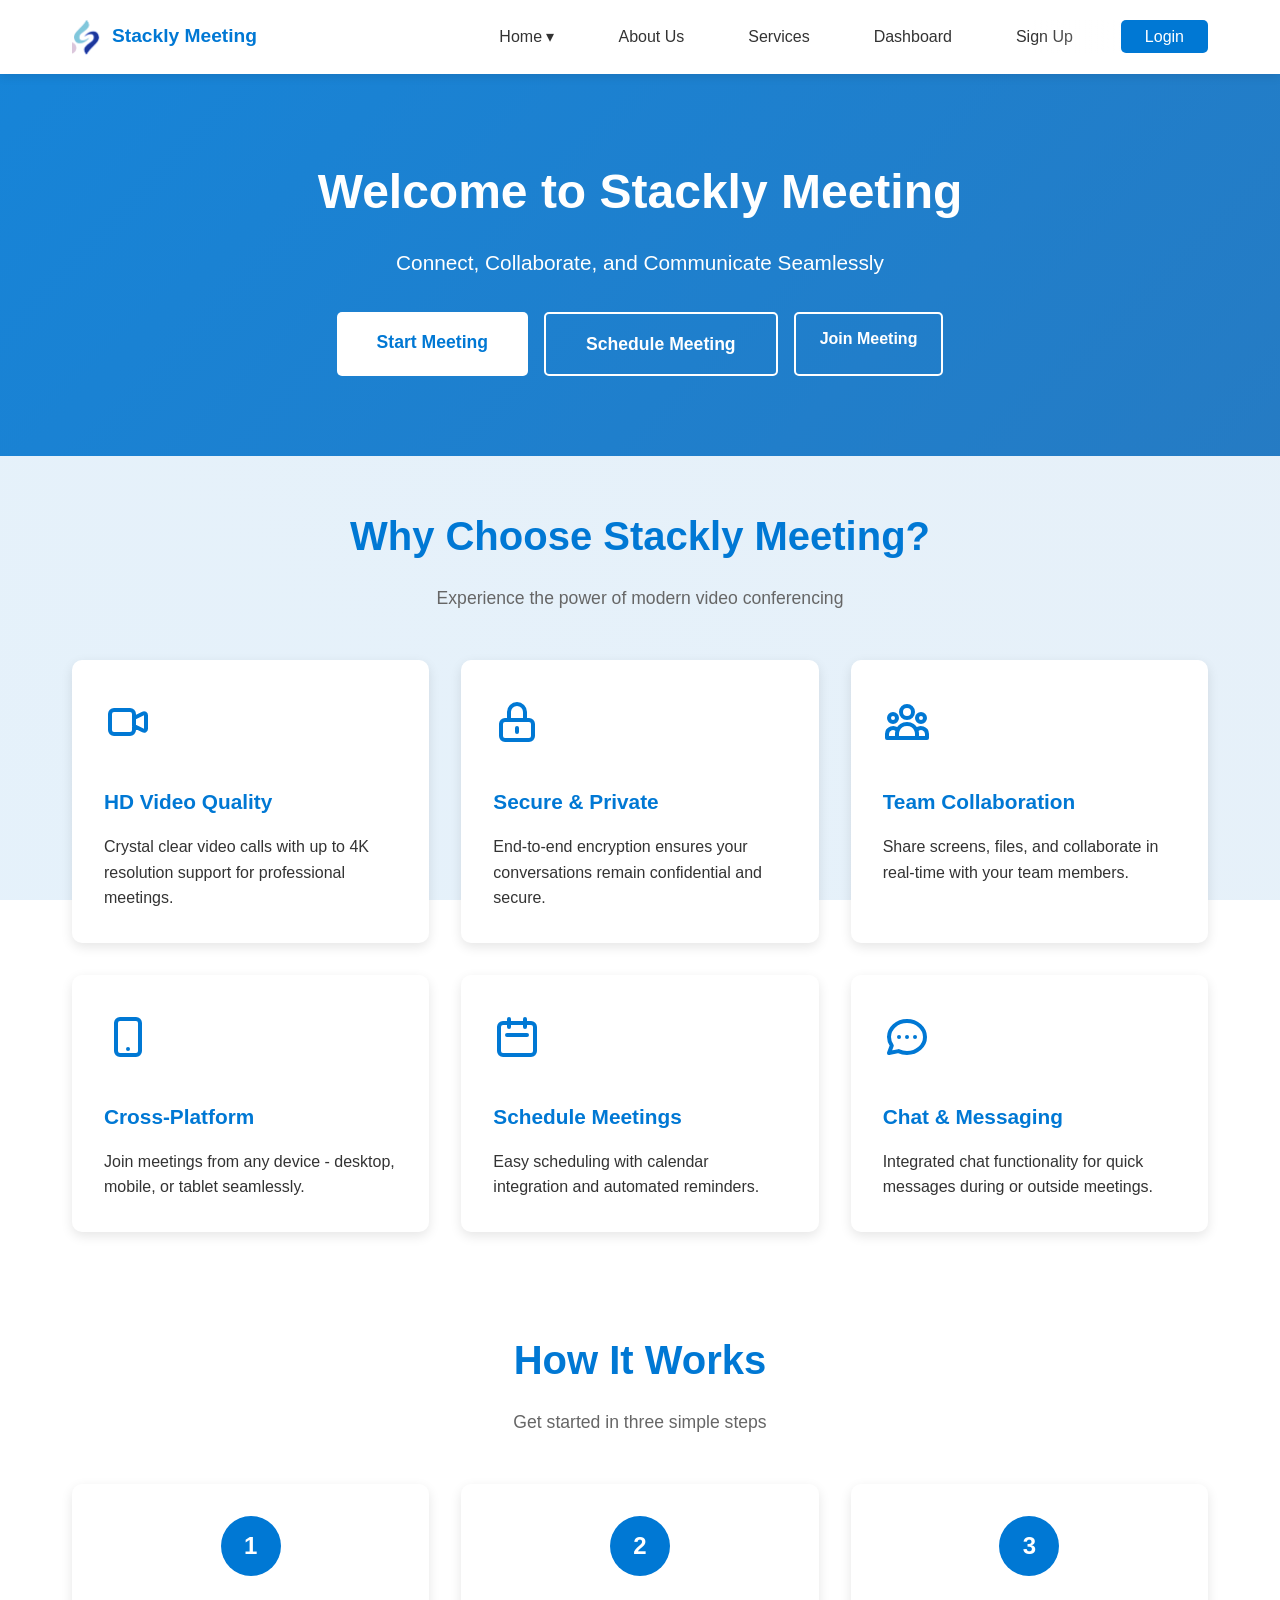
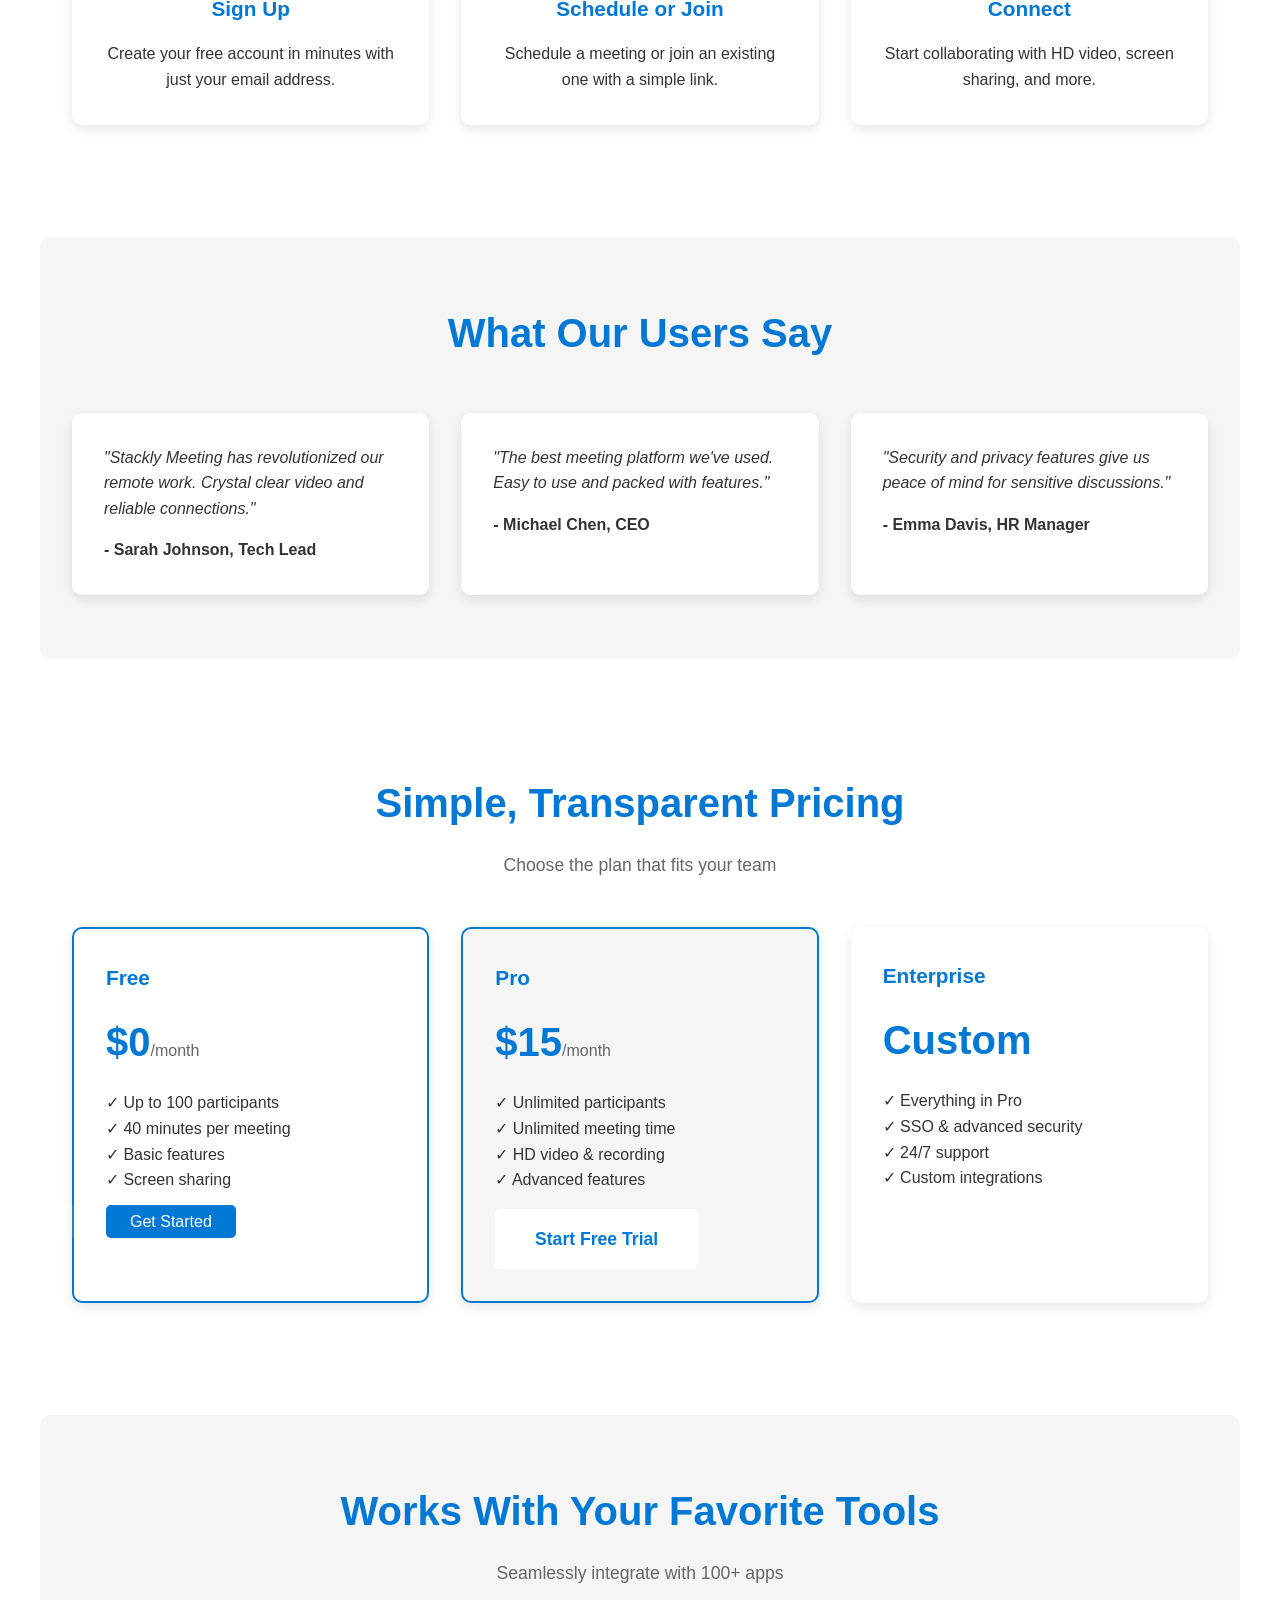
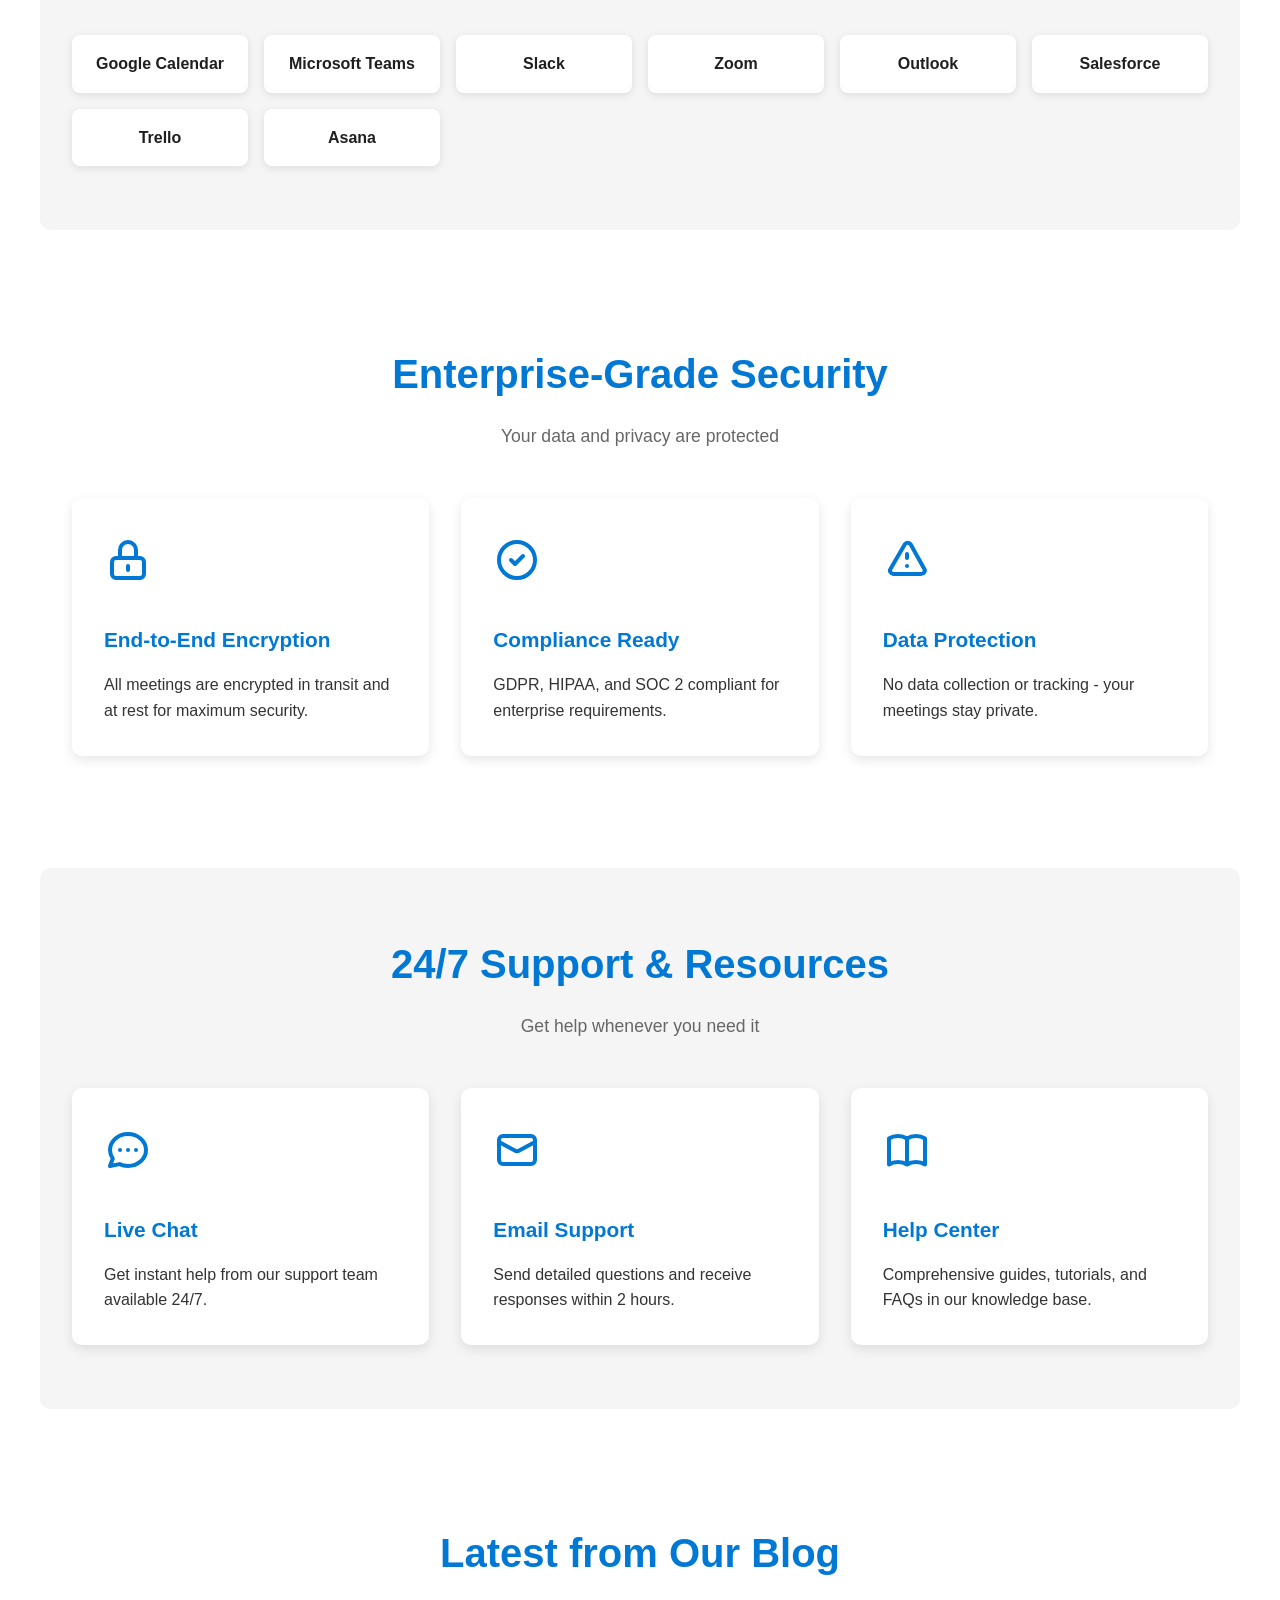
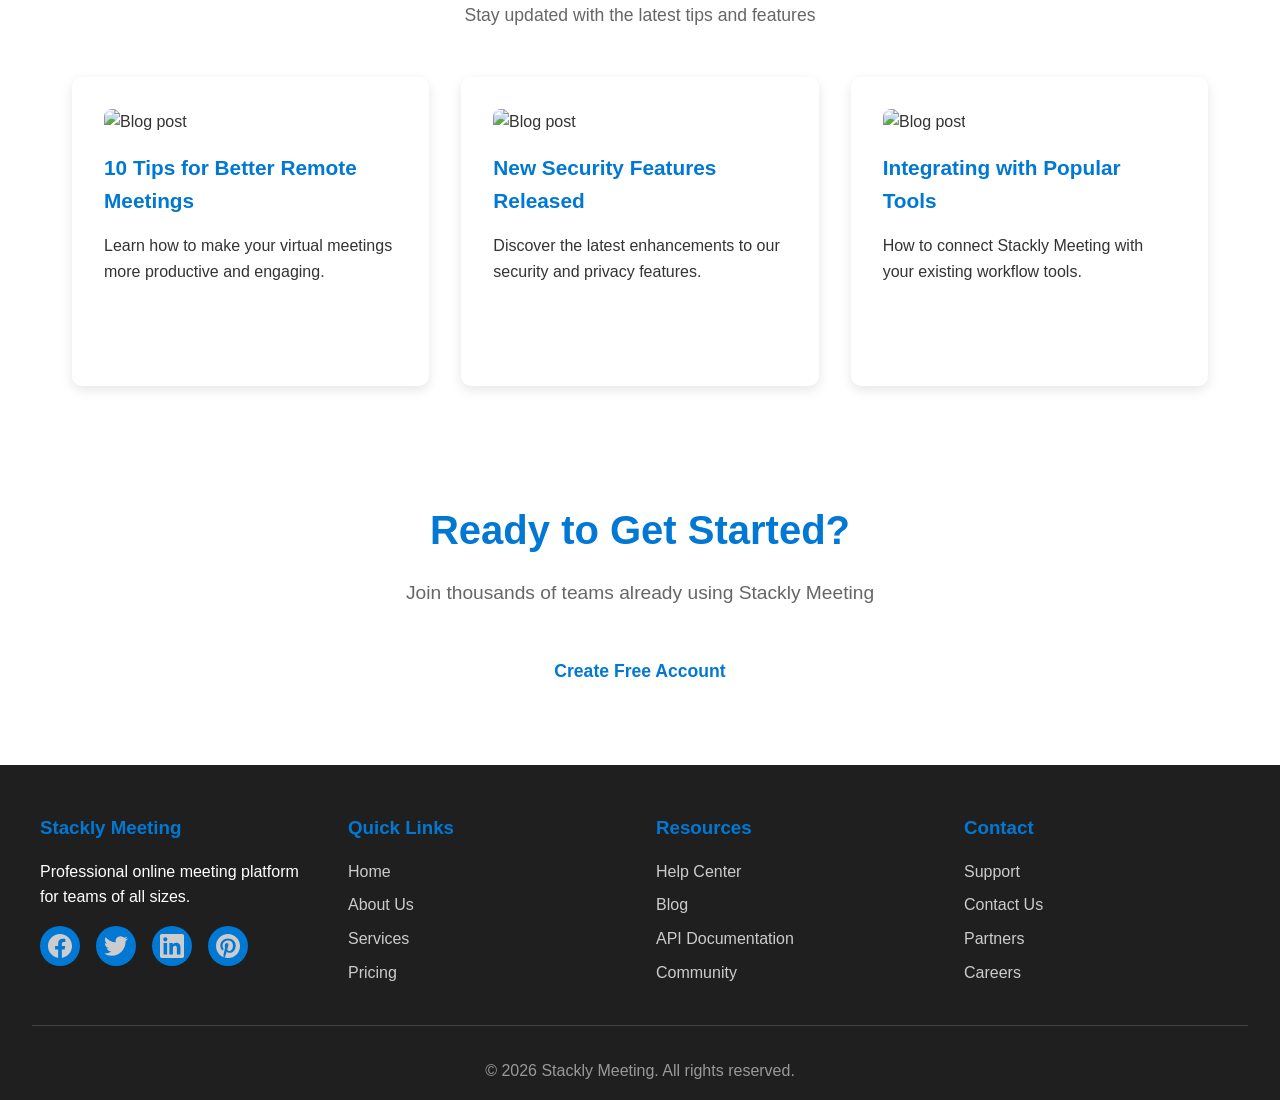
==== commit 824246a4: "gap for home2features section" ====
--- a/index.html
+++ b/index.html
@@ -3,7 +3,7 @@
 <head>
     <meta charset="UTF-8">
     <meta name="viewport" content="width=device-width, initial-scale=1.0">
-    <title>Stackly Meeting - Professional Online Meetings</title>
+    <title>Stackly Meeting</title>
     <link rel="stylesheet" href="css/style.css">
 </head>
 <body>
@@ -25,7 +25,7 @@
                         Home ▾
                     </div>
                     <ul class="dropdown-menu">
-                        <li><a href="index.html">Home</a></li>
+                        
                         <li><a href="home2.html">Home2</a></li>
                     </ul>
                 </li>
--- a/css/style.css
+++ b/css/style.css
@@ -148,12 +148,30 @@
     transition: all 0.3s;
     margin-top: 0.5rem;
 }
+    .dropdown-menu.active {
+        opacity: 1;
+        visibility: visible;
+        max-height: 200px;
+    }
 
 .dropdown:hover .dropdown-menu {
     opacity: 1;
     visibility: visible;
     transform: translateY(0);
-}
+    display: block;
+    overflow: visible;
+}
+
+.dropdown-menu.active {
+    opacity: 1;
+    visibility: visible;
+    transform: translateY(0);
+}
+    .dropdown-menu.active {
+        opacity: 1;
+        visibility: visible;
+        max-height: 200px;
+    }
 
 .dropdown-menu li {
     list-style: none;
@@ -1073,12 +1091,33 @@
     border-radius: 0;
     margin: 0;
     padding: 0;
+    opacity: 0;
+    visibility: hidden;
+    max-height: 0;
+    overflow: hidden;
+    transition: all 0.3s ease;
+  }
+  .dropdown-menu.active {
     opacity: 1;
     visibility: visible;
-    transform: none;
+    max-height: 200px;
+  }
+  .dropdown:hover .dropdown-menu {
+    opacity: 0;
+    visibility: hidden;
+    transform: translateY(-10px);
   }
   .dropdown-menu a {
+    display: block;
+    padding: 1rem;
+    color: var(--text-color);
+    text-decoration: none;
     border-bottom: 1px solid #eee;
+    text-align: center;
+    width: 100%;
+  }
+  .dropdown-menu a:hover {
+    background: var(--light-color);
   }
   .dropdown-menu a:last-child {
     border-bottom: none;
